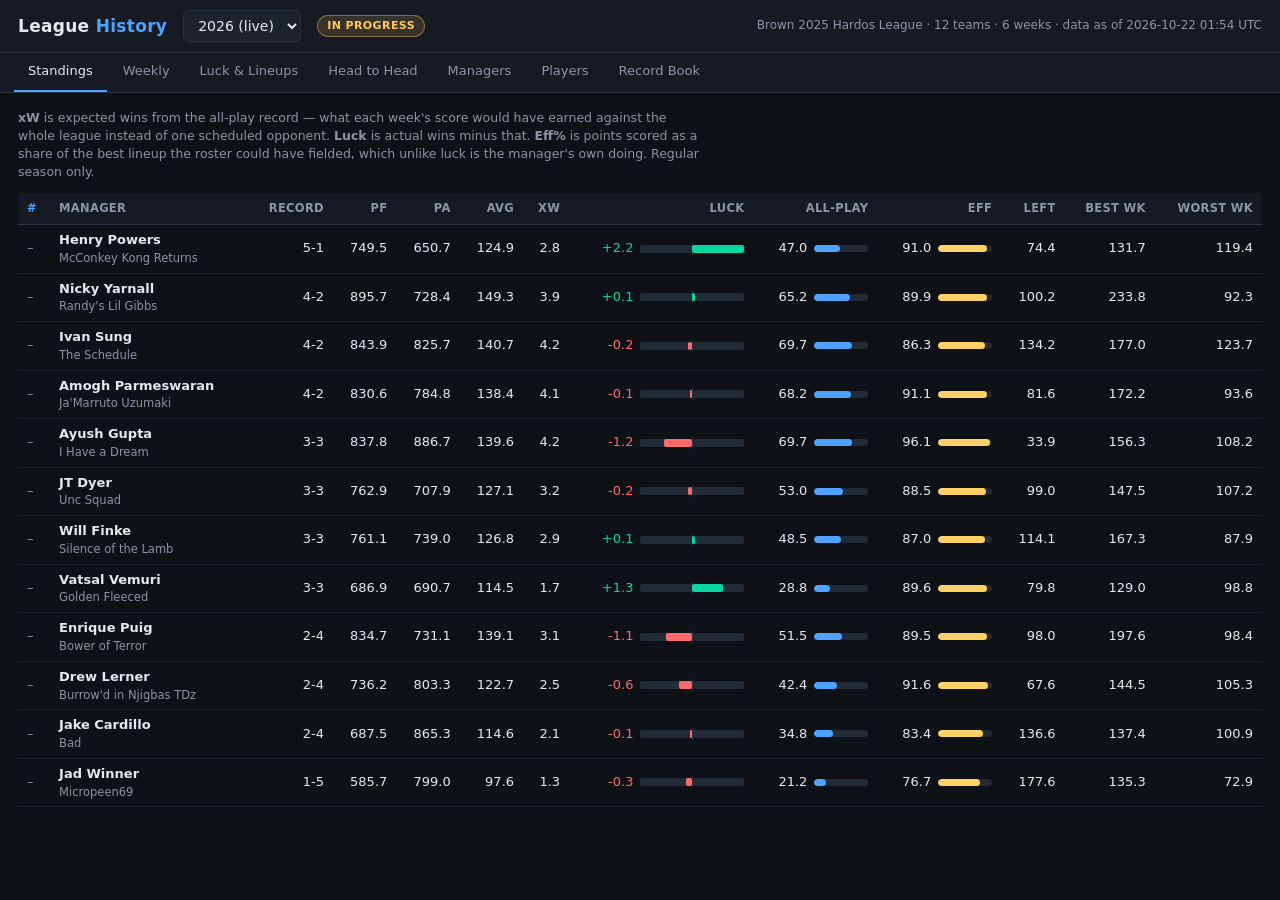
==== docs/index.html @ 74f85582 "Initial commit: draft tool and league history dashboard Two apps over one ESPN league, sharing the r" ====
<!doctype html>
<html lang="en">
<head>
  <meta charset="utf-8">
  <meta name="viewport" content="width=device-width, initial-scale=1">
  <title>League History</title>
  <link rel="stylesheet" href="styles.css">
  <meta name="robots" content="noindex, nofollow">
  <script>window.LEAGUE_STATIC = true;</script>
</head>
<body>

<div class="stickyhead">
<div class="topbar">
  <div class="brand">League <span>History</span></div>
  <select id="season-select" title="Season"></select>
  <span id="live-pill" class="live-pill" hidden>IN PROGRESS</span>
  <div class="spacer"></div>
  <span id="freshness" class="freshness"></span>
  <button id="refresh-btn" class="btn-accent" title="Re-pull this season from ESPN">
    Refresh from ESPN
  </button>
</div>

<div class="tabs" id="tabs">
  <button class="tab active" data-view="standings">Standings</button>
  <button class="tab" data-view="weekly">Weekly</button>
  <button class="tab" data-view="luck">Luck &amp; Lineups</button>
  <button class="tab" data-view="h2h">Head to Head</button>
  <button class="tab" data-view="managers">Managers</button>
  <button class="tab" data-view="players">Players</button>
  <button class="tab" data-view="records">Record Book</button>
</div>
</div>

<main>
  <div id="err" class="err" hidden></div>

  <!-- ------------------------------ standings ------------------------- -->
  <section class="view active" id="view-standings">
    <p class="note">
      <b>xW</b> is expected wins from the all-play record &mdash; what each week's
      score would have earned against the whole league instead of one scheduled
      opponent. <b>Luck</b> is actual wins minus that. <b>Eff%</b> is points
      scored as a share of the best lineup the roster could have fielded, which
      unlike luck is the manager's own doing. Regular season only.
    </p>
    <div id="standings-body"></div>
  </section>

  <!-- ------------------------------- weekly -------------------------- -->
  <section class="view" id="view-weekly">
    <p class="note">
      Click either side of a matchup to see the roster that was set, with the
      bench underneath. <b>Opt</b> is the best lineup that roster could have
      produced.
    </p>
    <div id="week-chips" class="week-chips"></div>
    <div id="week-summary"></div>
    <div id="matchups" class="matchups"></div>
  </section>

  <!-- -------------------------------- luck --------------------------- -->
  <section class="view" id="view-luck">
    <div class="controls">
      <label class="dim" for="luck-scope">Scope</label>
      <select id="luck-scope"></select>
    </div>
    <h2>Schedule luck</h2>
    <p class="note">
      Positive means the schedule handed over wins the scores did not earn.
      All-play rate is computed per week before it is summed, so the 10-team and
      12-team seasons are comparable.
    </p>
    <div id="luck-body"></div>

    <h2>Points left on the bench</h2>
    <p class="note">
      The weeks with the largest gap between what was started and what was
      available. <span class="flag">COST A WIN</span> marks the ones where the
      optimal lineup would have flipped the result. Players on IR are excluded
      &mdash; ESPN would not have let them start.
    </p>
    <div id="misses-body"></div>
  </section>

  <!-- -------------------------------- h2h ---------------------------- -->
  <section class="view" id="view-h2h">
    <div class="controls">
      <label><input type="checkbox" id="h2h-regular"> Regular season only</label>
    </div>
    <p class="note">
      Row manager's record against each column. Click a cell for the full game
      log. Managers are matched on ESPN owner id, so a manager who renamed their
      team still lines up across seasons.
    </p>
    <div id="h2h-body" class="matrix-scroll"></div>
  </section>

  <!-- ------------------------------ managers ------------------------- -->
  <section class="view" id="view-managers">
    <p class="note">All seasons folded together. Click a row for the season-by-season line.</p>
    <div id="careers-body"></div>
  </section>

  <!-- ------------------------------- players ------------------------- -->
  <section class="view" id="view-players">
    <div class="controls">
      <label class="dim" for="player-season">Season</label>
      <select id="player-season"></select>
      <label class="dim" for="player-pos">Position</label>
      <select id="player-pos">
        <option value="">All</option>
        <option>QB</option><option>RB</option><option>WR</option>
        <option>TE</option><option>K</option><option>DST</option>
      </select>
      <input type="text" id="player-search" placeholder="Search a player&hellip;" size="22">
    </div>
    <div id="players-body"></div>
  </section>

  <!-- ------------------------------- records ------------------------- -->
  <section class="view" id="view-records">
    <p class="note">League extremes across every season on record. Mostly for arguments.</p>
    <div id="records-body" class="grid2"></div>
  </section>
</main>

<dialog id="dlg">
  <div class="dlg-head">
    <div class="dlg-title" id="dlg-title"></div>
    <button id="dlg-close">Close</button>
  </div>
  <div class="dlg-body" id="dlg-body"></div>
</dialog>

<script src="app.js"></script>
</body>
</html>
---- docs/styles.css ----
/* League history: dense tables, read at a desk. Same palette as the draft tool
   so the two tools look related, but this one scrolls and sorts rather than
   fitting on one screen. */

:root {
  --bg: #0e1116;
  --panel: #161b23;
  --panel-2: #1d232d;
  --panel-3: #232b36;
  --line: #2a323d;
  --text: #e6e9ee;
  --muted: #8b95a5;
  --accent: #4da3ff;
  --me: #ffc857;
  --good: #06d6a0;
  --bad: #ff6b6b;

  --qb: #ef476f;
  --rb: #06d6a0;
  --wr: #4da3ff;
  --te: #ffd166;
  --k:  #b388ff;
  --dst: #8b95a5;
}

* { box-sizing: border-box; }

body {
  margin: 0;
  background: var(--bg);
  color: var(--text);
  font: 14px/1.45 system-ui, -apple-system, "Segoe UI", sans-serif;
  min-height: 100vh;
}

/* ------------------------------ top bar --------------------------------- */

.topbar {
  display: flex;
  align-items: center;
  gap: 16px;
  padding: 10px 18px;
  background: var(--panel);
  border-bottom: 1px solid var(--line);
  flex-wrap: wrap;
}

.brand { font-size: 17px; font-weight: 700; letter-spacing: .3px; }
.brand span { color: var(--accent); }

.spacer { flex: 1 1 auto; }

select, input[type="text"], button {
  background: var(--panel-2);
  color: var(--text);
  border: 1px solid var(--line);
  border-radius: 6px;
  padding: 6px 10px;
  font: inherit;
}
select:focus, input:focus { outline: 1px solid var(--accent); }
button { cursor: pointer; }
button:hover { background: var(--panel-3); }
button:disabled { opacity: .5; cursor: default; }

.btn-accent { border-color: var(--accent); color: var(--accent); }

.freshness { color: var(--muted); font-size: 12px; }
.live-pill {
  background: rgba(255, 200, 87, .14);
  color: var(--me);
  border: 1px solid rgba(255, 200, 87, .4);
  border-radius: 99px;
  padding: 2px 9px;
  font-size: 11px;
  font-weight: 700;
  letter-spacing: .4px;
}

/* ------------------------------- tabs ----------------------------------- */

/* The top bar and tabs stick as one block, and `--stick` is the measured
   height of that block - set by app.js, because the top bar wraps to two rows
   on a narrow window and a hardcoded offset would leave a gap that content
   scrolls through. */
.stickyhead { position: sticky; top: 0; z-index: 20; }

.tabs {
  display: flex;
  gap: 2px;
  padding: 0 14px;
  background: var(--panel);
  border-bottom: 1px solid var(--line);
  overflow-x: auto;
}

.tab {
  background: none;
  border: none;
  border-bottom: 2px solid transparent;
  border-radius: 0;
  color: var(--muted);
  padding: 9px 14px;
  white-space: nowrap;
  font-size: 13px;
}
.tab:hover { background: var(--panel-2); color: var(--text); }
.tab.active { color: var(--text); border-bottom-color: var(--accent); }

main { padding: 16px 18px 60px; max-width: 1480px; }
.view { display: none; }
.view.active { display: block; }

/* ------------------------------ generic --------------------------------- */

h2 { font-size: 15px; margin: 22px 0 8px; font-weight: 600; }
h2:first-child { margin-top: 0; }

.note {
  color: var(--muted);
  font-size: 12.5px;
  margin: 0 0 12px;
  max-width: 86ch;
}

.controls {
  display: flex;
  gap: 10px;
  align-items: center;
  margin-bottom: 12px;
  flex-wrap: wrap;
}

.card {
  background: var(--panel);
  border: 1px solid var(--line);
  border-radius: 8px;
  padding: 12px 14px;
  margin-bottom: 14px;
}

table {
  width: 100%;
  border-collapse: collapse;
  font-size: 13px;
  font-variant-numeric: tabular-nums;
}

thead th {
  text-align: right;
  padding: 7px 9px;
  color: var(--muted);
  font-weight: 600;
  font-size: 11.5px;
  letter-spacing: .3px;
  text-transform: uppercase;
  border-bottom: 1px solid var(--line);
  background: var(--panel);
  position: sticky;
  top: var(--stick, 90px);
  /* Needed, not decorative: the luck bars are absolutely positioned, so
     without a z-index here they paint straight through the sticky header. */
  z-index: 2;
  white-space: nowrap;
  cursor: pointer;
  user-select: none;
}
thead th:first-child, thead th.left { text-align: left; }
thead th:hover { color: var(--text); }
thead th.sorted { color: var(--accent); }

tbody td {
  text-align: right;
  padding: 6px 9px;
  border-bottom: 1px solid rgba(42, 50, 61, .55);
  white-space: nowrap;
}
tbody td:first-child, tbody td.left { text-align: left; }
tbody tr:hover { background: var(--panel-2); }
tbody tr.clickable { cursor: pointer; }

.num-good { color: var(--good); }
.num-bad  { color: var(--bad); }
.dim      { color: var(--muted); }
.strong   { font-weight: 700; }

.pos {
  display: inline-block;
  min-width: 30px;
  text-align: center;
  border-radius: 4px;
  padding: 1px 5px;
  font-size: 11px;
  font-weight: 700;
}
.pos.QB  { background: rgba(239,  71, 111, .18); color: var(--qb); }
.pos.RB  { background: rgba(  6, 214, 160, .18); color: var(--rb); }
.pos.WR  { background: rgba( 77, 163, 255, .18); color: var(--wr); }
.pos.TE  { background: rgba(255, 209, 102, .18); color: var(--te); }
.pos.K   { background: rgba(179, 136, 255, .18); color: var(--k); }
.pos.DST { background: rgba(139, 149, 165, .18); color: var(--dst); }

.medal { font-weight: 700; }
.medal-1 { color: var(--me); }
.medal-2 { color: #c9d2de; }
.medal-3 { color: #c88a4a; }

/* bar embedded in a table cell, for luck and efficiency */
.bar-wrap {
  display: inline-flex;
  align-items: center;
  gap: 7px;
  justify-content: flex-end;
  width: 100%;
}
.bar {
  width: 54px;
  height: 7px;
  border-radius: 99px;
  background: var(--panel-3);
  overflow: hidden;
  flex: 0 0 auto;
}
.bar > i { display: block; height: 100%; border-radius: 99px; }

/* diverging bar, centred: used for luck */
.dbar {
  width: 104px;
  height: 8px;
  background: var(--panel-3);
  border-radius: 2px;
  position: relative;
  flex: 0 0 auto;
}
.dbar::before {
  content: "";
  position: absolute;
  left: 50%;
  top: -2px;
  bottom: -2px;
  width: 1px;
  background: var(--line);
}
.dbar > i {
  position: absolute;
  top: 0;
  bottom: 0;
  border-radius: 2px;
}

/* ---------------------------- weekly results ---------------------------- */

.week-chips { display: flex; gap: 6px; flex-wrap: wrap; margin-bottom: 14px; }
.chip {
  padding: 5px 11px;
  font-size: 12.5px;
  border-radius: 99px;
  background: var(--panel-2);
  border: 1px solid var(--line);
  color: var(--muted);
}
.chip.active { background: var(--accent); border-color: var(--accent); color: #0b0f14; font-weight: 700; }
.chip.playoff { border-color: rgba(255, 200, 87, .45); }

.matchups { display: grid; gap: 10px; grid-template-columns: repeat(auto-fill, minmax(330px, 1fr)); }

.mu {
  background: var(--panel);
  border: 1px solid var(--line);
  border-radius: 8px;
  overflow: hidden;
}
.mu-head {
  display: flex;
  justify-content: space-between;
  padding: 5px 11px;
  background: var(--panel-2);
  font-size: 11px;
  color: var(--muted);
  letter-spacing: .3px;
  text-transform: uppercase;
}
.mu-side {
  display: flex;
  align-items: baseline;
  gap: 9px;
  padding: 8px 11px;
  cursor: pointer;
  border-bottom: 1px solid rgba(42, 50, 61, .5);
}
.mu-side:last-child { border-bottom: none; }
.mu-side:hover { background: var(--panel-2); }
.mu-side.win { background: rgba(6, 214, 160, .06); }
.mu-name { flex: 1 1 auto; min-width: 0; }
.mu-owner { font-weight: 600; }
.mu-team { color: var(--muted); font-size: 11.5px; display: block; }
.mu-score { font-size: 17px; font-weight: 700; font-variant-numeric: tabular-nums; }
.mu-side.win .mu-score { color: var(--good); }
.mu-opt { color: var(--muted); font-size: 11.5px; min-width: 54px; text-align: right; }

.roster-pop { padding: 0 11px 10px; background: var(--panel-2); }
.roster-pop table { font-size: 12px; }
.roster-pop thead th { position: static; top: auto; z-index: auto; background: var(--panel-2); cursor: default; }
.bench-row td { color: var(--muted); }
.bench-row .pos { opacity: .55; }

/* -------------------------------- h2h ----------------------------------- */

.matrix-scroll { overflow-x: auto; padding-bottom: 6px; }
table.matrix { font-size: 11.5px; width: auto; }
table.matrix th, table.matrix td {
  padding: 4px 6px;
  text-align: center;
  border: 1px solid rgba(42, 50, 61, .6);
  white-space: nowrap;
}
table.matrix thead th { position: static; top: auto; z-index: auto; text-transform: none; font-size: 11px; }
table.matrix th.rowhead { text-align: left; font-weight: 600; color: var(--text); background: var(--panel); position: sticky; left: 0; z-index: 1; }
table.matrix td.self { background: var(--panel-3); color: var(--muted); }
table.matrix td.cell { cursor: pointer; }
table.matrix td.cell:hover { outline: 1px solid var(--accent); }
table.matrix td.none { color: #4a535f; }

/* -------------------------------- misc ---------------------------------- */

.swap { font-size: 12px; color: var(--muted); padding-left: 14px; }
.swap b { color: var(--good); font-weight: 600; }
.swap s { color: var(--bad); text-decoration: none; }

.flag {
  font-size: 10.5px;
  font-weight: 700;
  letter-spacing: .3px;
  color: var(--bad);
  border: 1px solid rgba(255, 107, 107, .4);
  background: rgba(255, 107, 107, .1);
  border-radius: 4px;
  padding: 1px 5px;
  margin-left: 7px;
}

.grid2 { display: grid; gap: 14px; grid-template-columns: repeat(auto-fit, minmax(420px, 1fr)); }

.empty { color: var(--muted); padding: 24px 0; }
.err {
  color: var(--bad);
  border: 1px solid rgba(255, 107, 107, .4);
  background: rgba(255, 107, 107, .08);
  border-radius: 6px;
  padding: 10px 12px;
  margin-bottom: 14px;
}

.kv { display: flex; gap: 18px; flex-wrap: wrap; margin-bottom: 10px; }
.kv > div { min-width: 92px; }
.kv .k { color: var(--muted); font-size: 11px; text-transform: uppercase; letter-spacing: .3px; }
.kv .v { font-size: 19px; font-weight: 700; font-variant-numeric: tabular-nums; }

dialog {
  background: var(--panel);
  color: var(--text);
  border: 1px solid var(--line);
  border-radius: 10px;
  padding: 0;
  max-width: 760px;
  width: 92vw;
  max-height: 86vh;
}
dialog::backdrop { background: rgba(0, 0, 0, .6); }
.dlg-head {
  display: flex;
  align-items: center;
  gap: 12px;
  padding: 12px 16px;
  border-bottom: 1px solid var(--line);
  position: sticky;
  top: 0;
  background: var(--panel);
}
.dlg-title { font-size: 15px; font-weight: 700; flex: 1 1 auto; }
.dlg-body { padding: 14px 16px 18px; overflow-y: auto; max-height: calc(86vh - 56px); }
.dlg-body thead th { top: 0; }
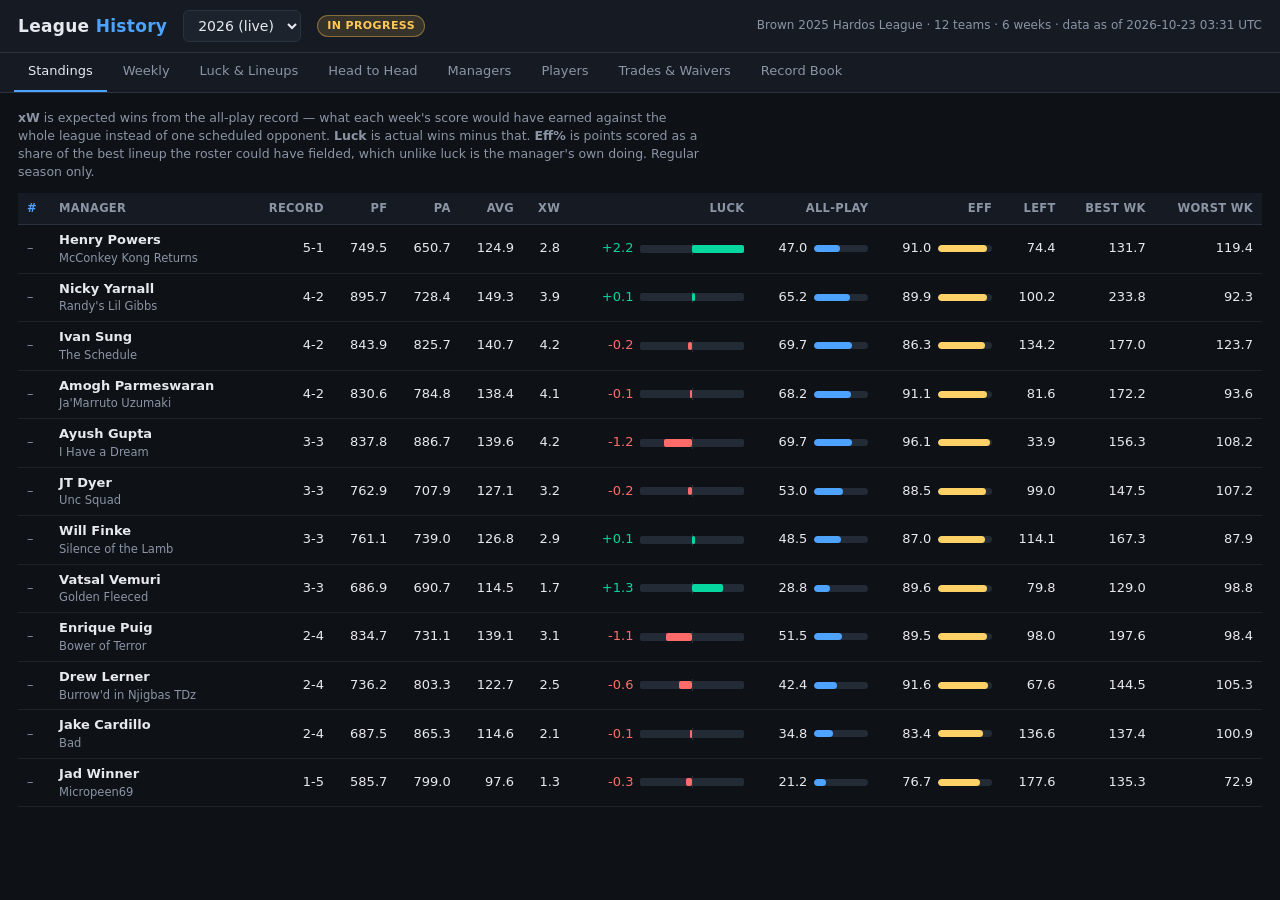
==== commit f146afc0: "Add a Trades & Waivers tab, with trades graded against hindsight Trades are reconstructed from week-" ====
--- a/docs/index.html
+++ b/docs/index.html
@@ -29,6 +29,7 @@
   <button class="tab" data-view="h2h">Head to Head</button>
   <button class="tab" data-view="managers">Managers</button>
   <button class="tab" data-view="players">Players</button>
+  <button class="tab" data-view="moves">Trades &amp; Waivers</button>
   <button class="tab" data-view="records">Record Book</button>
 </div>
 </div>
@@ -119,6 +120,55 @@
     <div id="players-body"></div>
   </section>
 
+  <!-- ---------------------------- trades/waivers --------------------- -->
+  <section class="view" id="view-moves">
+    <div class="controls">
+      <label class="dim" for="moves-scope">Scope</label>
+      <select id="moves-scope"></select>
+    </div>
+
+    <h2>Trades, graded</h2>
+    <p class="note">
+      One row per side of a trade, best return first &mdash; so the winner of a
+      deal and the manager who lost it are the same trade seen twice. <b>Net</b>
+      is what the players received went on to score from that week onwards,
+      minus what the players sent away scored for their new team, counted only
+      while each one stayed on the roster he moved to. <b>Before</b> is what the
+      two sides had already scored that season when the deal was struck, which
+      is what the managers were looking at: a side that gave up a big number
+      before and a small one after sold at the right time. Grades are z-scores
+      of net across all 65 trades in league history, so the scope control never
+      changes a letter. Click a row for every player in the deal.
+    </p>
+    <div id="trades-body"></div>
+
+    <h2>Best waiver and free-agent pickups</h2>
+    <p class="note">
+      Ranked by <b>started</b> points after the pickup rather than total points,
+      because a pickup is only worth what actually made it into the lineup.
+      Points stop counting the week the player left that roster.
+    </p>
+    <div id="pickups-body"></div>
+
+    <h2>Who deals, and how it goes</h2>
+    <p class="note">
+      Every trade side and every pickup folded together per manager. Trade net
+      sums to zero across the league by construction, so this is a ranking of
+      the same pie being divided.
+    </p>
+    <div id="movers-body"></div>
+
+    <p class="note dim">
+      Trades are reconstructed by diffing week-to-week rosters, because ESPN
+      serves no player list for 55 of the 65 trades on record. Players dropped
+      and claimed by somebody else in the same week are excluded first so they
+      cannot be mistaken for a trade. A <span class="flag">ONE SIDED</span> flag
+      means only one direction of a deal was recoverable &mdash; either a leg of
+      a three-team trade, or a player cut the moment he arrived &mdash; so the
+      grade on that row is missing whatever came back the other way.
+    </p>
+  </section>
+
   <!-- ------------------------------- records ------------------------- -->
   <section class="view" id="view-records">
     <p class="note">League extremes across every season on record. Mostly for arguments.</p>
--- a/docs/styles.css
+++ b/docs/styles.css
@@ -262,7 +262,10 @@
 .chip.active { background: var(--accent); border-color: var(--accent); color: #0b0f14; font-weight: 700; }
 .chip.playoff { border-color: rgba(255, 200, 87, .45); }
 
-.matchups { display: grid; gap: 10px; grid-template-columns: repeat(auto-fill, minmax(330px, 1fr)); }
+/* `min(330px, 100%)` rather than a bare 330px: a bare track minimum is a
+   floor the grid cannot go under, so on a 320px phone the column stays 330px
+   wide and pushes the page sideways. */
+.matchups { display: grid; gap: 10px; grid-template-columns: repeat(auto-fill, minmax(min(330px, 100%), 1fr)); }
 
 .mu {
   background: var(--panel);
@@ -339,7 +342,27 @@
   margin-left: 7px;
 }
 
-.grid2 { display: grid; gap: 14px; grid-template-columns: repeat(auto-fit, minmax(420px, 1fr)); }
+/* Trade grades. Six letters, four colours: the pill has to be legible running
+   down a column, and A+ next to A is a distinction the number beside it
+   already makes. */
+.grade {
+  display: inline-block;
+  min-width: 24px;
+  text-align: center;
+  font-size: 12px;
+  font-weight: 700;
+  border: 1px solid var(--line);
+  background: var(--panel-2);
+  border-radius: 4px;
+  padding: 1px 5px;
+}
+.g-a { color: var(--good); border-color: rgba(6, 214, 160, .4); background: rgba(6, 214, 160, .1); }
+.g-b { color: var(--accent); border-color: rgba(77, 163, 255, .4); background: rgba(77, 163, 255, .1); }
+.g-c { color: var(--muted); }
+.g-d { color: var(--me); border-color: rgba(255, 200, 87, .4); background: rgba(255, 200, 87, .1); }
+.g-f { color: var(--bad); border-color: rgba(255, 107, 107, .4); background: rgba(255, 107, 107, .1); }
+
+.grid2 { display: grid; gap: 14px; grid-template-columns: repeat(auto-fit, minmax(min(420px, 100%), 1fr)); }
 
 .empty { color: var(--muted); padding: 24px 0; }
 .err {
@@ -380,3 +403,59 @@
 .dlg-title { font-size: 15px; font-weight: 700; flex: 1 1 auto; }
 .dlg-body { padding: 14px 16px 18px; overflow-y: auto; max-height: calc(86vh - 56px); }
 .dlg-body thead th { top: 0; }
+
+/* ------------------------------ narrow ---------------------------------- *
+ *
+ * Every table in here is `white-space: nowrap` over 6-12 columns, so its
+ * minimum width is around 980px no matter how narrow the window gets. On a
+ * phone that dragged the entire document sideways: the sticky tabs slid off
+ * the left edge, and every view scrolled independently of its own content.
+ *
+ * The fix is to give each table its own scrollport (`.tscroll`, emitted by
+ * `table()` in app.js) so the sideways scroll belongs to the table instead of
+ * the page. The deliberate cost: an element with `overflow-x: auto` becomes
+ * the scroll container for anything sticky inside it, so the sticky column
+ * headers stop tracking the viewport and would scroll away mid-table. They
+ * are switched off here rather than left half-working, and the first column
+ * is pinned instead - which is the one that actually matters, since without
+ * it you lose track of whose row you are reading. Above this breakpoint the
+ * widest table fits (978px + 36px of padding) and nothing changes.
+ *
+ * Note there is no `body { overflow-x: hidden }` anywhere. It would hide
+ * exactly this class of bug instead of fixing it, and tools/mobile_audit.py
+ * would then pass while the layout was still broken.
+ */
+@media (max-width: 1023px) {
+  .tscroll { overflow-x: auto; overscroll-behavior-x: contain; }
+
+  thead th { position: static; top: auto; }
+
+  /* `.pin` is the identity column, chosen per table in app.js - the manager
+     or the player, not the rank or the date that happens to come first. */
+  .tscroll > table.sortable th.pin,
+  .tscroll > table.sortable td.pin {
+    position: sticky;
+    left: 0;
+    z-index: 3;
+    background: var(--bg);
+    /* Whatever scrolls under it must not show through at the edge. */
+    box-shadow: 1px 0 0 var(--line);
+  }
+  .tscroll > table.sortable thead th.pin { background: var(--panel); }
+  /* The pinned cell paints over the row, so it needs the hover tint itself. */
+  tbody tr:hover td.pin { background: var(--panel-2); }
+
+  main { padding: 14px 12px 60px; }
+  .topbar { padding: 9px 12px; gap: 10px; }
+  .tabs { padding: 0 6px; }
+  .grid2, .matchups { gap: 10px; }
+}
+
+/* Phones proper: claw back the last of the horizontal budget. */
+@media (max-width: 420px) {
+  main { padding: 12px 10px 48px; }
+  .brand { font-size: 15px; }
+  .freshness { font-size: 11px; }
+  thead th { padding: 6px 7px; }
+  tbody td { padding: 5px 7px; }
+}
